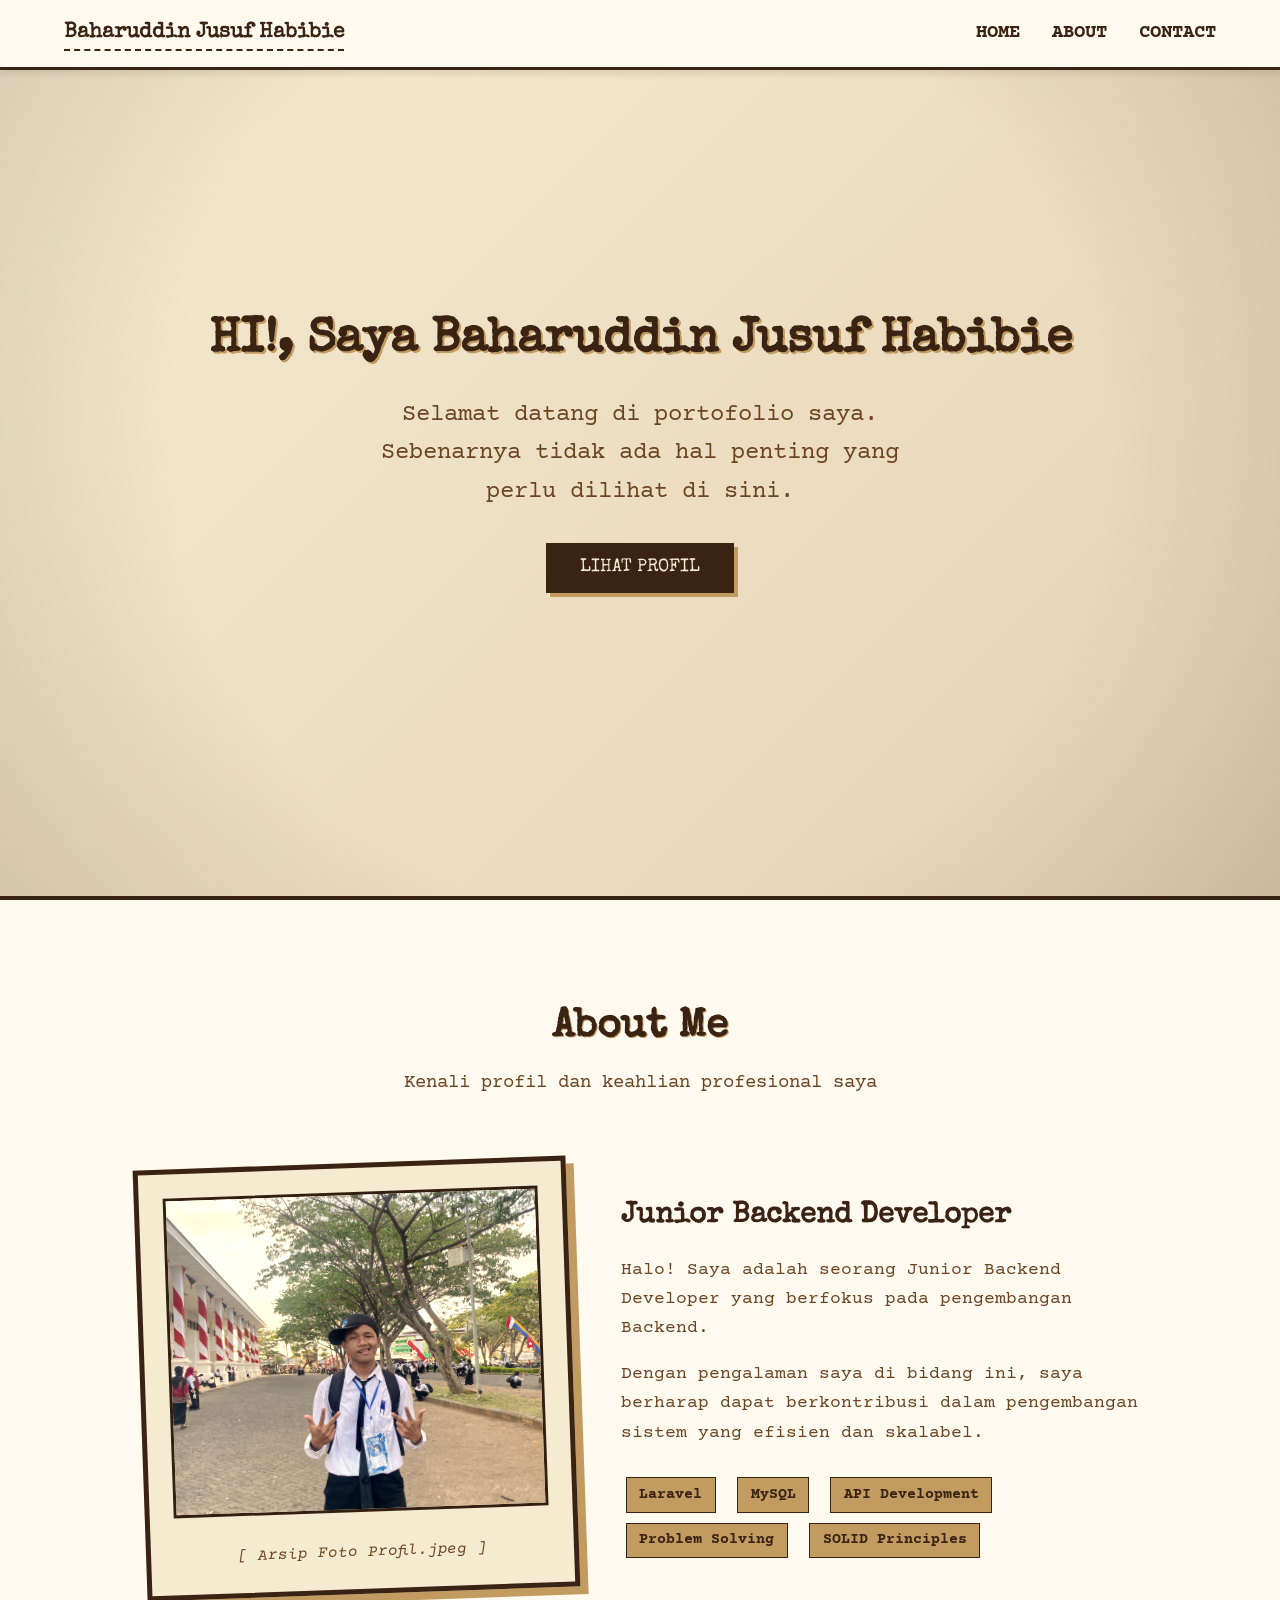
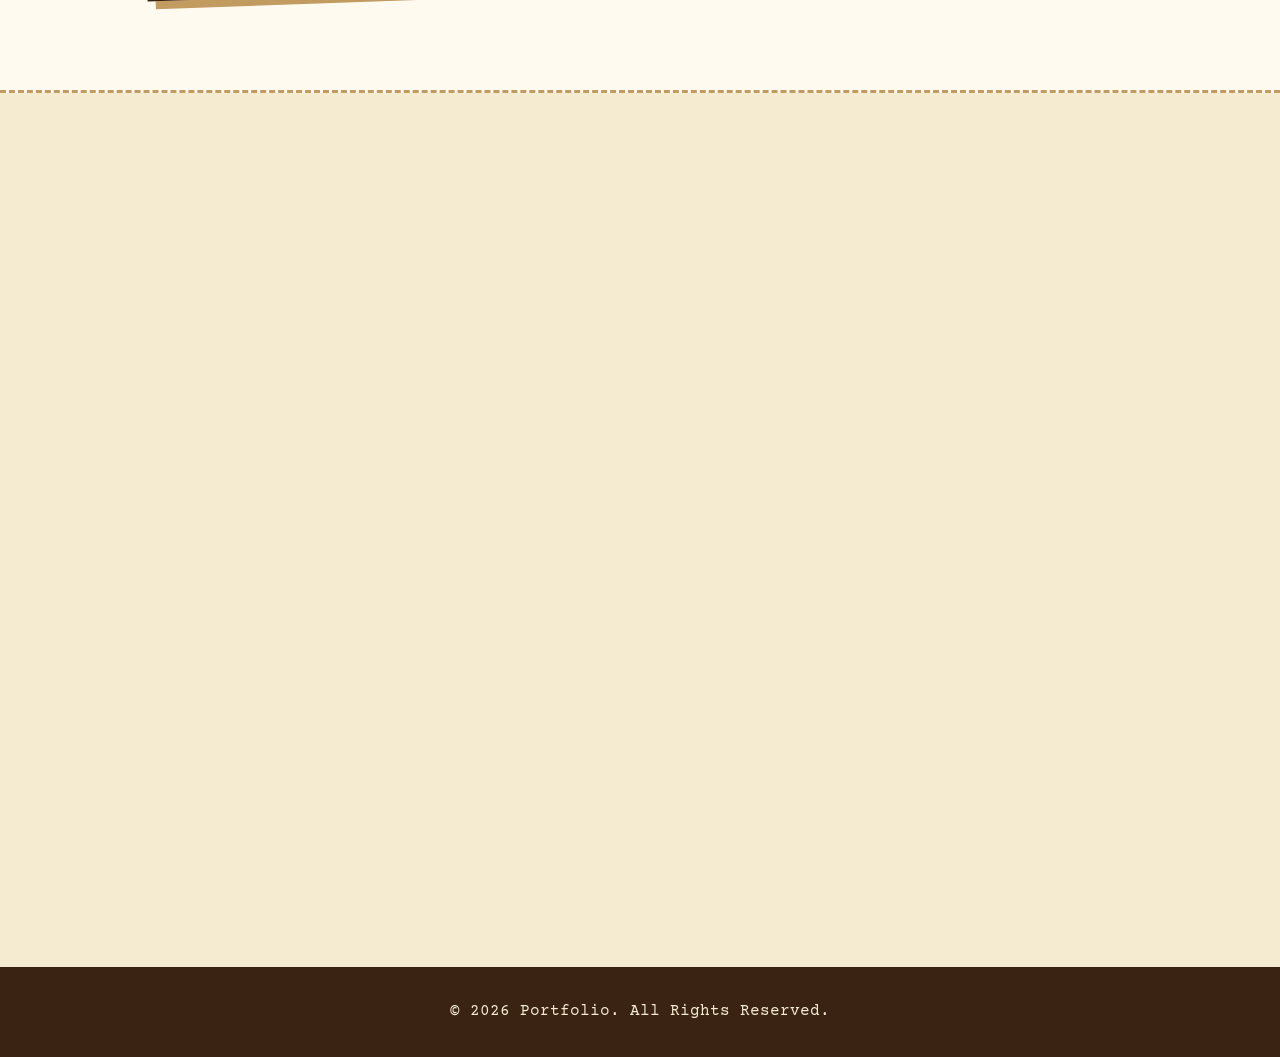
==== index.html @ 5768fb0f "feat: first-commit" ====
<!DOCTYPE html>
<html lang="id">
<head>
    <meta charset="UTF-8">
    <meta name="viewport" content="width=device-width, initial-scale=1.0">
    <title>Vintage Retro Portfolio</title>
    <link rel="preconnect" href="https://fonts.googleapis.com">
    <link rel="preconnect" href="https://fonts.gstatic.com" crossorigin>
    <link href="https://fonts.googleapis.com/css2?family=Special+Elite&family=Courier+Prime:ital,wght@0,400;0,700;1,400&display=swap" rel="stylesheet">
    <style>
        :root {
            --bg-cream: #f4ebd0;
            --bg-paper: #fffaf0;
            --brown-dark: #3b2314;
            --brown-mid: #6b4423;
            --brown-light: #c29b61;
            --accent-rust: #9e472a;
        }

        * {
            margin: 0;
            padding: 0;
            box-sizing: border-box;
        }

        body {
            font-family: 'Courier Prime', monospace;
            background-color: var(--bg-cream);
            color: var(--brown-dark);
            font-size: 1.2rem;
            line-height: 1.6;
            overflow-x: hidden;
        }

        h1, h2, h3, .logo, .btn, .modal-title {
            font-family: 'Special Elite', cursive;
        }

        /* Vintage paper texture overlay effect */
        body::before {
            content: '';
            position: fixed;
            top: 0;
            left: 0;
            width: 100%;
            height: 100%;
            background: radial-gradient(circle, transparent 60%, rgba(59, 35, 20, 0.15) 100%);
            pointer-events: none;
            z-index: 999;
        }

        /* Navbar */
        nav {
            position: fixed;
            top: 0;
            width: 100%;
            background: var(--bg-paper);
            border-bottom: 3px solid var(--brown-dark);
            padding: 1rem 5%;
            display: flex;
            justify-content: space-between;
            align-items: center;
            z-index: 1000;
            box-shadow: 0 4px 6px rgba(59, 35, 20, 0.1);
        }

        .logo {
            font-size: 1.3rem;
            color: var(--brown-dark);
            text-decoration: none;
            font-weight: bold;
            border-bottom: 2px dashed var(--brown-dark);
        }

        .nav-links {
            display: flex;
            gap: 2rem;
            list-style: none;
        }

        .nav-links a {
            text-decoration: none;
            color: var(--brown-dark);
            font-weight: 700;
            transition: color 0.2s, border-bottom 0.2s;
        }

        .nav-links a:hover {
            color: var(--accent-rust);
            border-bottom: 2px solid var(--accent-rust);
        }

        /* Hero Section (Home) */
        .hero {
            min-height: 100vh;
            background: linear-gradient(135deg, #f4ebd0 0%, #e6d2b5 100%);
            display: flex;
            align-items: center;
            justify-content: center;
            text-align: center;
            padding: 0 5%;
            border-bottom: 4px solid var(--brown-dark);
        }

        .hero-content h1 {
            font-size: 3rem;
            margin-bottom: 1rem;
            color: var(--brown-dark);
            text-shadow: 2px 2px var(--brown-light);
            transform: scale(0.8);
            opacity: 0;
            animation: popUp 0.8s cubic-bezier(0.175, 0.885, 0.32, 1.275) forwards 0.2s;
        }

        .hero-content p {
            font-size: 1.5rem;
            margin-bottom: 2rem;
            color: var(--brown-mid);
            max-width: 600px;
            margin-left: auto;
            margin-right: auto;
            transform: translateY(20px);
            opacity: 0;
            animation: fadeInUp 0.8s ease forwards 0.4s;
        }

        .btn {
            display: inline-block;
            padding: 0.9rem 2rem;
            background: var(--brown-dark);
            color: var(--bg-cream);
            text-decoration: none;
            border: 2px solid var(--brown-dark);
            font-size: 1.1rem;
            cursor: pointer;
            box-shadow: 4px 4px 0px var(--brown-light);
            transition: all 0.2s ease;
            transform: translateY(20px);
            opacity: 0;
            animation: fadeInUp 0.8s ease forwards 0.6s;
        }

        .btn:hover {
            background: var(--accent-rust);
            color: white;
            box-shadow: 6px 6px 0px var(--brown-dark);
            transform: translate(-2px, -2px);
        }

        /* Sections */
        section {
            padding: 6rem 5%;
            border-bottom: 3px dashed var(--brown-light);
        }

        .section-title {
            text-align: center;
            margin-bottom: 4rem;
        }

        .section-title h2 {
            font-size: 2.5rem;
            color: var(--brown-dark);
            margin-bottom: 0.5rem;
            text-shadow: 1px 1px var(--brown-light);
        }

        .section-title p {
            color: var(--brown-mid);
            font-size: 1.2rem;
        }

        /* Scroll Reveal Base */
        .reveal {
            opacity: 0;
            transform: translateY(40px) scale(0.95);
            transition: opacity 0.7s ease, transform 0.7s ease;
        }

        .reveal.active {
            opacity: 1;
            transform: translateY(0) scale(1);
        }

        /* About Section with Profile Photo */
        #about {
            background: var(--bg-paper);
        }

        .about-container {
            max-width: 1000px;
            margin: 0 auto;
            display: grid;
            grid-template-columns: 1fr 1.2fr;
            gap: 3rem;
            align-items: center;
        }

        .profile-frame {
            background: var(--bg-cream);
            border: 5px solid var(--brown-dark);
            padding: 1.5rem;
            text-align: center;
            box-shadow: 8px 8px 0px var(--brown-light);
            transform: rotate(-2deg);
            transition: transform 0.3s ease;
            cursor: pointer;
        }

        .profile-frame:hover {
            transform: rotate(0deg) scale(1.02);
        }

        .profile-img {
            width: 100%;
            height: 320px;
            object-fit: cover;
            border: 3px solid var(--brown-dark);
            filter: sepia(40%) contrast(110%);
        }

        .profile-caption {
            margin-top: 1rem;
            font-size: 1rem;
            font-style: italic;
            color: var(--brown-mid);
        }

        .about-text h3 {
            font-size: 1.8rem;
            color: var(--brown-dark);
            margin-bottom: 1rem;
        }

        .about-text p {
            margin-bottom: 1rem;
            color: var(--brown-mid);
            font-size: 1.15rem;
        }

        .skills-tag {
            display: inline-block;
            background: var(--brown-light);
            color: var(--brown-dark);
            padding: 0.3rem 0.8rem;
            margin: 0.3rem;
            font-size: 0.95rem;
            border: 1px solid var(--brown-dark);
            font-weight: bold;
        }

        /* Contact Section */
        #contact {
            background: #eae0c8;
        }

        .contact-container {
            max-width: 850px;
            margin: 0 auto;
            display: grid;
            grid-template-columns: 1fr 1fr;
            gap: 3rem;
        }

        .contact-info h3 {
            font-size: 1.5rem;
            margin-bottom: 1.5rem;
            color: var(--brown-dark);
        }

        .contact-item {
            display: flex;
            align-items: center;
            gap: 1rem;
            margin-bottom: 1.2rem;
            font-size: 1.1rem;
            color: var(--brown-mid);
        }

        .contact-form {
            background: var(--bg-paper);
            padding: 2.5rem;
            border: 4px solid var(--brown-dark);
            box-shadow: 8px 8px 0px var(--brown-light);
        }

        .form-group {
            margin-bottom: 1.2rem;
        }

        .form-group label {
            display: block;
            margin-bottom: 0.4rem;
            color: var(--brown-dark);
            font-weight: bold;
        }

        .form-group input,
        .form-group textarea {
            width: 100%;
            padding: 0.8rem;
            background: var(--bg-cream);
            border: 2px solid var(--brown-dark);
            color: var(--brown-dark);
            font-family: 'Courier Prime', monospace;
            font-size: 1rem;
        }

        .form-group input:focus,
        .form-group textarea:focus {
            outline: none;
            border-color: var(--accent-rust);
            background: #fff;
        }

        .form-group textarea {
            resize: vertical;
            min-height: 100px;
        }

        .submit-btn {
            width: 100%;
            padding: 0.9rem;
            background: var(--brown-dark);
            color: var(--bg-cream);
            border: 2px solid var(--brown-dark);
            font-family: 'Special Elite', cursive;
            font-size: 1rem;
            cursor: pointer;
            box-shadow: 4px 4px 0px var(--brown-light);
            transition: all 0.2s;
        }

        .submit-btn:hover {
            background: var(--accent-rust);
            color: white;
            box-shadow: 6px 6px 0px var(--brown-dark);
        }

        /* Modal Pop-up */
        .modal-overlay {
            position: fixed;
            top: 0;
            left: 0;
            width: 100%;
            height: 100%;
            background: rgba(59, 35, 20, 0.7);
            display: flex;
            align-items: center;
            justify-content: center;
            z-index: 2000;
            opacity: 0;
            pointer-events: none;
            transition: opacity 0.3s;
        }

        .modal-overlay.active {
            opacity: 1;
            pointer-events: auto;
        }

        .modal-box {
            background: var(--bg-paper);
            border: 4px solid var(--brown-dark);
            padding: 2.5rem;
            max-width: 450px;
            width: 90%;
            text-align: center;
            box-shadow: 10px 10px 0px var(--brown-light);
            transform: scale(0.7);
            transition: transform 0.3s cubic-bezier(0.175, 0.885, 0.32, 1.275);
        }

        .modal-overlay.active .modal-box {
            transform: scale(1);
        }

        .modal-title {
            font-size: 1.5rem;
            color: var(--brown-dark);
            margin-bottom: 1rem;
        }

        .modal-desc {
            font-size: 1.1rem;
            color: var(--brown-mid);
            margin-bottom: 2rem;
        }

        .modal-close {
            background: var(--brown-dark);
            border: 2px solid var(--brown-dark);
            color: var(--bg-cream);
            padding: 0.7rem 1.5rem;
            font-family: 'Special Elite', cursive;
            font-size: 0.9rem;
            cursor: pointer;
            box-shadow: 4px 4px 0px var(--brown-light);
        }

        .modal-close:hover {
            background: var(--accent-rust);
            color: white;
        }

        /* Footer */
        footer {
            background: var(--brown-dark);
            color: var(--bg-cream);
            text-align: center;
            padding: 2rem;
            font-size: 1rem;
        }

        /* Animations */
        @keyframes popUp {
            0% { transform: scale(0.7); opacity: 0; }
            100% { transform: scale(1); opacity: 1; }
        }

        @keyframes fadeInUp {
            0% { transform: translateY(30px); opacity: 0; }
            100% { transform: translateY(0); opacity: 1; }
        }

        /* Responsive */
        @media (max-width: 768px) {
            .nav-links {
                display: none;
            }
            .about-container, .contact-container {
                grid-template-columns: 1fr;
            }
            .hero-content h1 {
                font-size: 2.2rem;
            }
        }
    </style>
</head>
<body>
    <!-- Navbar -->
    <nav>
        <a href="#" class="logo">Baharuddin Jusuf Habibie</a>
        <ul class="nav-links">
            <li><a href="#home">HOME</a></li>
            <li><a href="#about">ABOUT</a></li>
            <li><a href="#contact">CONTACT</a></li>
        </ul>
    </nav>

    <!-- Hero Section (Home) -->
    <section id="home" class="hero">
        <div class="hero-content">
            <h1>HI!, Saya Baharuddin Jusuf Habibie</h1>
            <p>Selamat datang di portofolio saya. Sebenarnya tidak ada hal penting yang perlu dilihat di sini.</p>
            <button class="btn" onclick="openModal('SELAMAT DATANG', 'Terima kasih telah berkunjung ke portofolio saya. Sudah kubilang tidak ada yang menarik di sini.')">LIHAT PROFIL</button>
        </div>
    </section>

    <!-- About Section with profile.jpeg -->
    <section id="about" class="reveal">
        <div class="section-title">
            <h2>About Me</h2>
            <p>Kenali profil dan keahlian profesional saya</p>
        </div>
        <div class="about-container">
            <div class="profile-frame" onclick="openModal('FOTO PROFIL', 'Saya membuat website ini menggunakan AI dikarenakan saya tidak mempunyai skill dalam desain web hehe :D.')">
                <img src="profile.jpeg" alt="Profile Photo" class="profile-img">
                <div class="profile-caption">[ Arsip Foto Profil.jpeg ]</div>
            </div>
            <div class="about-text">
                <h3>Junior Backend Developer</h3>
                <p>Halo! Saya adalah seorang Junior Backend Developer yang berfokus pada pengembangan Backend.</p>
                <p>Dengan pengalaman saya di bidang ini, saya berharap dapat berkontribusi dalam pengembangan sistem yang efisien dan skalabel.</p>
                <div style="margin-top: 1.5rem;">
                    <span class="skills-tag">Laravel</span>
                    <span class="skills-tag">MySQL</span>
                    <span class="skills-tag">API Development</span>
                    <span class="skills-tag">Problem Solving</span>
                    <span class="skills-tag">SOLID Principles</span>
                </div>
            </div>
        </div>
    </section>

    <!-- Contact Section -->
    <section id="contact" class="reveal">
        <div class="section-title">
            <h2>Contact Me</h2>
            <p>Mari diskusikan project menarik berikutnya</p>
        </div>
        <div class="contact-container">
            <div class="contact-info">
                <h3>Informasi Kontak</h3>
                <div class="contact-item">
                    <span>📍</span>
                    <p>Bangkalan, Jawa Timur, Indonesia</p>
                </div>
                <div class="contact-item">
                    <span>✉️</span>
                    <p>habibieagain@gmail.com</p>
                </div>
                <div class="contact-item">
                    <span>📞</span>
                    <p>+62 821 3212 5398</p>
                </div>
                <div class="contact-item">
                    <span>⏱️</span>
                    <p>Sesuai Mood saya :p</p>
                </div>
            </div>
            <form class="contact-form" onsubmit="handleFormSubmit(event)">
                <div class="form-group">
                    <label for="name">NAMA LENGKAP</label>
                    <input type="text" id="name" placeholder="Masukkan nama Anda..." required>
                </div>
                <div class="form-group">
                    <label for="email">ALAMAT EMAIL</label>
                    <input type="email" id="email" placeholder="Masukkan email Anda..." required>
                </div>
                <div class="form-group">
                    <label for="message">PESAN / PROYEK</label>
                    <textarea id="message" placeholder="Tuliskan pesan Anda di sini..." required></textarea>
                </div>
                <button type="submit" class="submit-btn">KIRIM PESAN</button>
            </form>
        </div>
    </section>

    <!-- Modal Pop-up -->
    <div class="modal-overlay" id="customModal" onclick="closeModalOnOutside(event)">
        <div class="modal-box">
            <h3 class="modal-title" id="modalTitle">INFORMASI</h3>
            <p class="modal-desc" id="modalDesc">Deskripsi pop-up.</p>
            <button class="modal-close" onclick="closeModal()">TUTUP</button>
        </div>
    </div>

    <!-- Footer -->
    <footer>
        <p>&copy; 2026 Portfolio. All Rights Reserved.</p>
    </footer>

    <script>
        // Scroll Reveal Intersection Observer
        const revealElements = document.querySelectorAll('.reveal');
        
        const revealObserver = new IntersectionObserver((entries) => {
            entries.forEach(entry => {
                if(entry.isIntersecting) {
                    entry.target.classList.add('active');
                }
            });
        }, {
            threshold: 0.15
        });

        revealElements.forEach(el => {
            revealObserver.observe(el);
        });

        // Modal Functions
        function openModal(title, desc) {
            document.getElementById('modalTitle').innerText = title;
            document.getElementById('modalDesc').innerText = desc;
            document.getElementById('customModal').classList.add('active');
        }

        function closeModal() {
            document.getElementById('customModal').classList.remove('active');
        }

        function closeModalOnOutside(event) {
            if(event.target === document.getElementById('customModal')) {
                closeModal();
            }
        }

        function handleFormSubmit(event) {
            event.preventDefault();
            openModal('PESAN TERKIRIM', 'Praankkk!!!, Ini cuma sekadar alert pesan bohongan hehe :D.');
            event.target.reset();
        }
    </script>
</body>
</html>
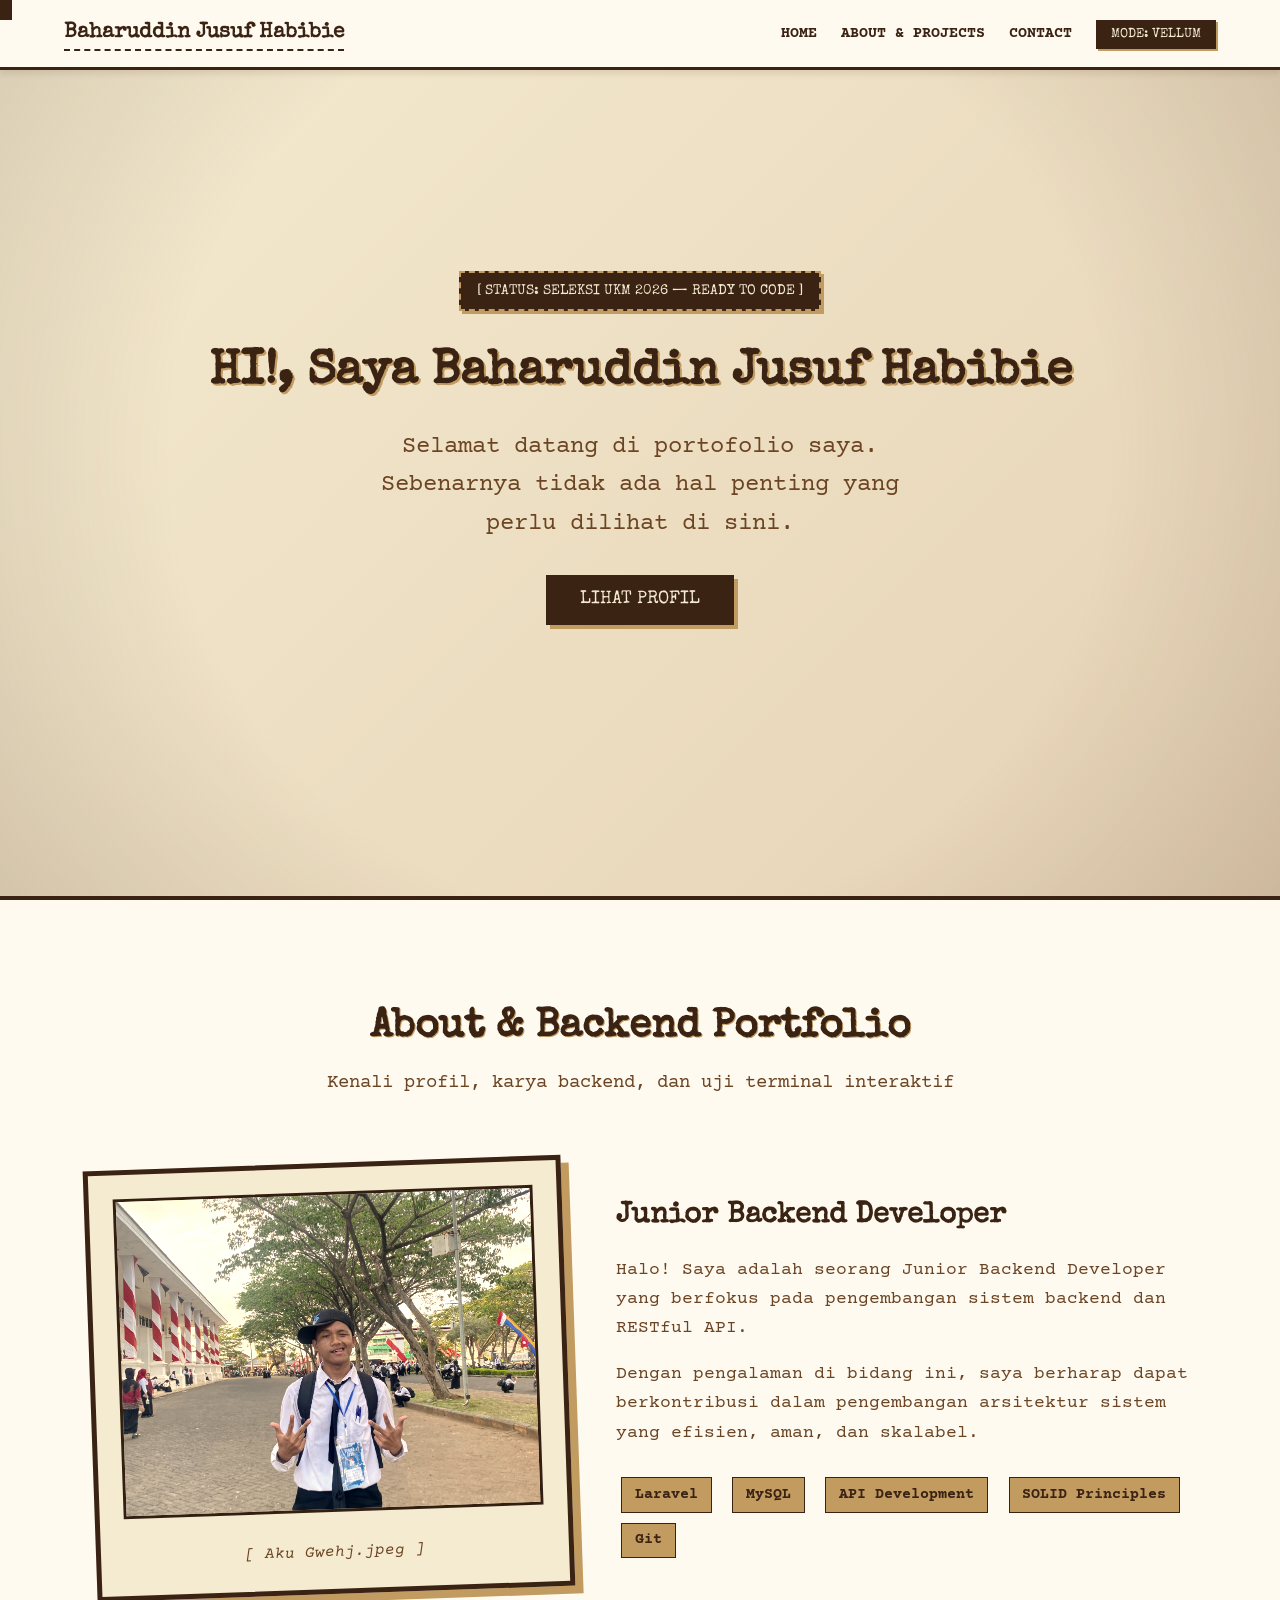
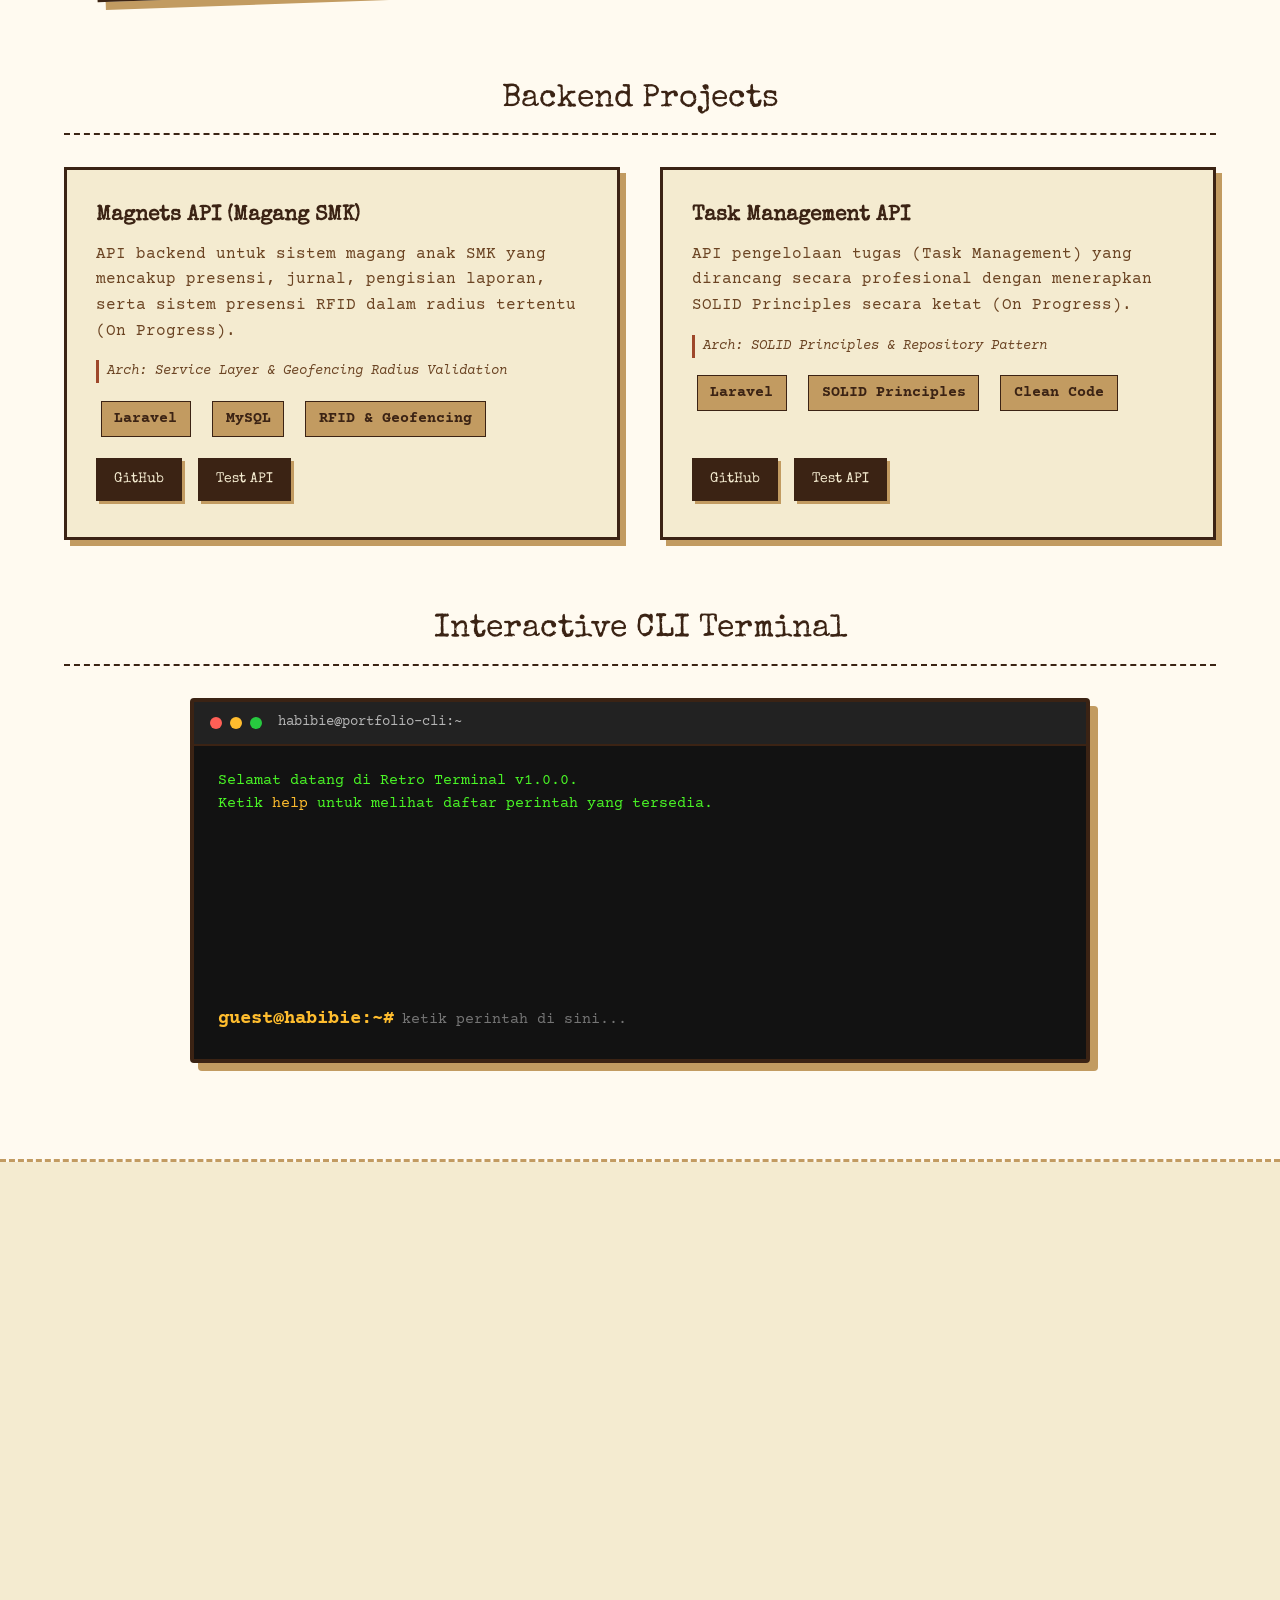
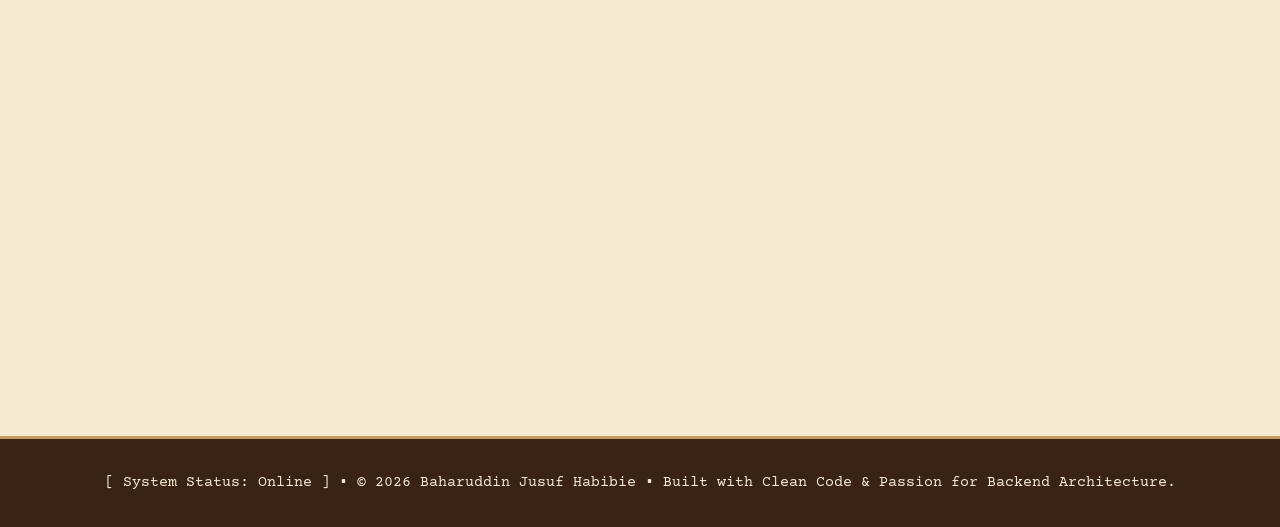
==== commit 9553660a: "feat: add-readme.md" ====
--- a/index.html
+++ b/index.html
@@ -3,529 +3,40 @@
 <head>
     <meta charset="UTF-8">
     <meta name="viewport" content="width=device-width, initial-scale=1.0">
-    <title>Vintage Retro Portfolio</title>
+    <title>Baharuddin Jusuf Habibie</title>
     <link rel="preconnect" href="https://fonts.googleapis.com">
     <link rel="preconnect" href="https://fonts.gstatic.com" crossorigin>
     <link href="https://fonts.googleapis.com/css2?family=Special+Elite&family=Courier+Prime:ital,wght@0,400;0,700;1,400&display=swap" rel="stylesheet">
-    <style>
-        :root {
-            --bg-cream: #f4ebd0;
-            --bg-paper: #fffaf0;
-            --brown-dark: #3b2314;
-            --brown-mid: #6b4423;
-            --brown-light: #c29b61;
-            --accent-rust: #9e472a;
-        }
-
-        * {
-            margin: 0;
-            padding: 0;
-            box-sizing: border-box;
-        }
-
-        body {
-            font-family: 'Courier Prime', monospace;
-            background-color: var(--bg-cream);
-            color: var(--brown-dark);
-            font-size: 1.2rem;
-            line-height: 1.6;
-            overflow-x: hidden;
-        }
-
-        h1, h2, h3, .logo, .btn, .modal-title {
-            font-family: 'Special Elite', cursive;
-        }
-
-        /* Vintage paper texture overlay effect */
-        body::before {
-            content: '';
-            position: fixed;
-            top: 0;
-            left: 0;
-            width: 100%;
-            height: 100%;
-            background: radial-gradient(circle, transparent 60%, rgba(59, 35, 20, 0.15) 100%);
-            pointer-events: none;
-            z-index: 999;
-        }
-
-        /* Navbar */
-        nav {
-            position: fixed;
-            top: 0;
-            width: 100%;
-            background: var(--bg-paper);
-            border-bottom: 3px solid var(--brown-dark);
-            padding: 1rem 5%;
-            display: flex;
-            justify-content: space-between;
-            align-items: center;
-            z-index: 1000;
-            box-shadow: 0 4px 6px rgba(59, 35, 20, 0.1);
-        }
-
-        .logo {
-            font-size: 1.3rem;
-            color: var(--brown-dark);
-            text-decoration: none;
-            font-weight: bold;
-            border-bottom: 2px dashed var(--brown-dark);
-        }
-
-        .nav-links {
-            display: flex;
-            gap: 2rem;
-            list-style: none;
-        }
-
-        .nav-links a {
-            text-decoration: none;
-            color: var(--brown-dark);
-            font-weight: 700;
-            transition: color 0.2s, border-bottom 0.2s;
-        }
-
-        .nav-links a:hover {
-            color: var(--accent-rust);
-            border-bottom: 2px solid var(--accent-rust);
-        }
-
-        /* Hero Section (Home) */
-        .hero {
-            min-height: 100vh;
-            background: linear-gradient(135deg, #f4ebd0 0%, #e6d2b5 100%);
-            display: flex;
-            align-items: center;
-            justify-content: center;
-            text-align: center;
-            padding: 0 5%;
-            border-bottom: 4px solid var(--brown-dark);
-        }
-
-        .hero-content h1 {
-            font-size: 3rem;
-            margin-bottom: 1rem;
-            color: var(--brown-dark);
-            text-shadow: 2px 2px var(--brown-light);
-            transform: scale(0.8);
-            opacity: 0;
-            animation: popUp 0.8s cubic-bezier(0.175, 0.885, 0.32, 1.275) forwards 0.2s;
-        }
-
-        .hero-content p {
-            font-size: 1.5rem;
-            margin-bottom: 2rem;
-            color: var(--brown-mid);
-            max-width: 600px;
-            margin-left: auto;
-            margin-right: auto;
-            transform: translateY(20px);
-            opacity: 0;
-            animation: fadeInUp 0.8s ease forwards 0.4s;
-        }
-
-        .btn {
-            display: inline-block;
-            padding: 0.9rem 2rem;
-            background: var(--brown-dark);
-            color: var(--bg-cream);
-            text-decoration: none;
-            border: 2px solid var(--brown-dark);
-            font-size: 1.1rem;
-            cursor: pointer;
-            box-shadow: 4px 4px 0px var(--brown-light);
-            transition: all 0.2s ease;
-            transform: translateY(20px);
-            opacity: 0;
-            animation: fadeInUp 0.8s ease forwards 0.6s;
-        }
-
-        .btn:hover {
-            background: var(--accent-rust);
-            color: white;
-            box-shadow: 6px 6px 0px var(--brown-dark);
-            transform: translate(-2px, -2px);
-        }
-
-        /* Sections */
-        section {
-            padding: 6rem 5%;
-            border-bottom: 3px dashed var(--brown-light);
-        }
-
-        .section-title {
-            text-align: center;
-            margin-bottom: 4rem;
-        }
-
-        .section-title h2 {
-            font-size: 2.5rem;
-            color: var(--brown-dark);
-            margin-bottom: 0.5rem;
-            text-shadow: 1px 1px var(--brown-light);
-        }
-
-        .section-title p {
-            color: var(--brown-mid);
-            font-size: 1.2rem;
-        }
-
-        /* Scroll Reveal Base */
-        .reveal {
-            opacity: 0;
-            transform: translateY(40px) scale(0.95);
-            transition: opacity 0.7s ease, transform 0.7s ease;
-        }
-
-        .reveal.active {
-            opacity: 1;
-            transform: translateY(0) scale(1);
-        }
-
-        /* About Section with Profile Photo */
-        #about {
-            background: var(--bg-paper);
-        }
-
-        .about-container {
-            max-width: 1000px;
-            margin: 0 auto;
-            display: grid;
-            grid-template-columns: 1fr 1.2fr;
-            gap: 3rem;
-            align-items: center;
-        }
-
-        .profile-frame {
-            background: var(--bg-cream);
-            border: 5px solid var(--brown-dark);
-            padding: 1.5rem;
-            text-align: center;
-            box-shadow: 8px 8px 0px var(--brown-light);
-            transform: rotate(-2deg);
-            transition: transform 0.3s ease;
-            cursor: pointer;
-        }
-
-        .profile-frame:hover {
-            transform: rotate(0deg) scale(1.02);
-        }
-
-        .profile-img {
-            width: 100%;
-            height: 320px;
-            object-fit: cover;
-            border: 3px solid var(--brown-dark);
-            filter: sepia(40%) contrast(110%);
-        }
-
-        .profile-caption {
-            margin-top: 1rem;
-            font-size: 1rem;
-            font-style: italic;
-            color: var(--brown-mid);
-        }
-
-        .about-text h3 {
-            font-size: 1.8rem;
-            color: var(--brown-dark);
-            margin-bottom: 1rem;
-        }
-
-        .about-text p {
-            margin-bottom: 1rem;
-            color: var(--brown-mid);
-            font-size: 1.15rem;
-        }
-
-        .skills-tag {
-            display: inline-block;
-            background: var(--brown-light);
-            color: var(--brown-dark);
-            padding: 0.3rem 0.8rem;
-            margin: 0.3rem;
-            font-size: 0.95rem;
-            border: 1px solid var(--brown-dark);
-            font-weight: bold;
-        }
-
-        /* Contact Section */
-        #contact {
-            background: #eae0c8;
-        }
-
-        .contact-container {
-            max-width: 850px;
-            margin: 0 auto;
-            display: grid;
-            grid-template-columns: 1fr 1fr;
-            gap: 3rem;
-        }
-
-        .contact-info h3 {
-            font-size: 1.5rem;
-            margin-bottom: 1.5rem;
-            color: var(--brown-dark);
-        }
-
-        .contact-item {
-            display: flex;
-            align-items: center;
-            gap: 1rem;
-            margin-bottom: 1.2rem;
-            font-size: 1.1rem;
-            color: var(--brown-mid);
-        }
-
-        .contact-form {
-            background: var(--bg-paper);
-            padding: 2.5rem;
-            border: 4px solid var(--brown-dark);
-            box-shadow: 8px 8px 0px var(--brown-light);
-        }
-
-        .form-group {
-            margin-bottom: 1.2rem;
-        }
-
-        .form-group label {
-            display: block;
-            margin-bottom: 0.4rem;
-            color: var(--brown-dark);
-            font-weight: bold;
-        }
-
-        .form-group input,
-        .form-group textarea {
-            width: 100%;
-            padding: 0.8rem;
-            background: var(--bg-cream);
-            border: 2px solid var(--brown-dark);
-            color: var(--brown-dark);
-            font-family: 'Courier Prime', monospace;
-            font-size: 1rem;
-        }
-
-        .form-group input:focus,
-        .form-group textarea:focus {
-            outline: none;
-            border-color: var(--accent-rust);
-            background: #fff;
-        }
-
-        .form-group textarea {
-            resize: vertical;
-            min-height: 100px;
-        }
-
-        .submit-btn {
-            width: 100%;
-            padding: 0.9rem;
-            background: var(--brown-dark);
-            color: var(--bg-cream);
-            border: 2px solid var(--brown-dark);
-            font-family: 'Special Elite', cursive;
-            font-size: 1rem;
-            cursor: pointer;
-            box-shadow: 4px 4px 0px var(--brown-light);
-            transition: all 0.2s;
-        }
-
-        .submit-btn:hover {
-            background: var(--accent-rust);
-            color: white;
-            box-shadow: 6px 6px 0px var(--brown-dark);
-        }
-
-        /* Modal Pop-up */
-        .modal-overlay {
-            position: fixed;
-            top: 0;
-            left: 0;
-            width: 100%;
-            height: 100%;
-            background: rgba(59, 35, 20, 0.7);
-            display: flex;
-            align-items: center;
-            justify-content: center;
-            z-index: 2000;
-            opacity: 0;
-            pointer-events: none;
-            transition: opacity 0.3s;
-        }
-
-        .modal-overlay.active {
-            opacity: 1;
-            pointer-events: auto;
-        }
-
-        .modal-box {
-            background: var(--bg-paper);
-            border: 4px solid var(--brown-dark);
-            padding: 2.5rem;
-            max-width: 450px;
-            width: 90%;
-            text-align: center;
-            box-shadow: 10px 10px 0px var(--brown-light);
-            transform: scale(0.7);
-            transition: transform 0.3s cubic-bezier(0.175, 0.885, 0.32, 1.275);
-        }
-
-        .modal-overlay.active .modal-box {
-            transform: scale(1);
-        }
-
-        .modal-title {
-            font-size: 1.5rem;
-            color: var(--brown-dark);
-            margin-bottom: 1rem;
-        }
-
-        .modal-desc {
-            font-size: 1.1rem;
-            color: var(--brown-mid);
-            margin-bottom: 2rem;
-        }
-
-        .modal-close {
-            background: var(--brown-dark);
-            border: 2px solid var(--brown-dark);
-            color: var(--bg-cream);
-            padding: 0.7rem 1.5rem;
-            font-family: 'Special Elite', cursive;
-            font-size: 0.9rem;
-            cursor: pointer;
-            box-shadow: 4px 4px 0px var(--brown-light);
-        }
-
-        .modal-close:hover {
-            background: var(--accent-rust);
-            color: white;
-        }
-
-        /* Footer */
-        footer {
-            background: var(--brown-dark);
-            color: var(--bg-cream);
-            text-align: center;
-            padding: 2rem;
-            font-size: 1rem;
-        }
-
-        /* Animations */
-        @keyframes popUp {
-            0% { transform: scale(0.7); opacity: 0; }
-            100% { transform: scale(1); opacity: 1; }
-        }
-
-        @keyframes fadeInUp {
-            0% { transform: translateY(30px); opacity: 0; }
-            100% { transform: translateY(0); opacity: 1; }
-        }
-
-        /* Responsive */
-        @media (max-width: 768px) {
-            .nav-links {
-                display: none;
-            }
-            .about-container, .contact-container {
-                grid-template-columns: 1fr;
-            }
-            .hero-content h1 {
-                font-size: 2.2rem;
-            }
-        }
-    </style>
+    <link rel="stylesheet" href="style.css">
 </head>
 <body>
     <!-- Navbar -->
     <nav>
         <a href="#" class="logo">Baharuddin Jusuf Habibie</a>
-        <ul class="nav-links">
-            <li><a href="#home">HOME</a></li>
-            <li><a href="#about">ABOUT</a></li>
-            <li><a href="#contact">CONTACT</a></li>
+        <button class="menu-toggle" onclick="toggleMobileMenu()">☰ MENU</button>
+        <ul class="nav-links" id="navLinks">
+            <li><a href="#home" onclick="closeMobileMenu()">HOME</a></li>
+            <li><a href="#about" onclick="closeMobileMenu()">ABOUT & PROJECTS</a></li>
+            <li><a href="#contact" onclick="closeMobileMenu()">CONTACT</a></li>
+            <li><button id="themeToggleBtn" onclick="toggleTheme()">MODE: VELLUM</button></li>
         </ul>
     </nav>
 
     <!-- Hero Section (Home) -->
     <section id="home" class="hero">
         <div class="hero-content">
+            <div class="recruitment-badge">[ STATUS: SELEKSI UKM 2026 — READY TO CODE ]</div>
             <h1>HI!, Saya Baharuddin Jusuf Habibie</h1>
             <p>Selamat datang di portofolio saya. Sebenarnya tidak ada hal penting yang perlu dilihat di sini.</p>
             <button class="btn" onclick="openModal('SELAMAT DATANG', 'Terima kasih telah berkunjung ke portofolio saya. Sudah kubilang tidak ada yang menarik di sini.')">LIHAT PROFIL</button>
         </div>
     </section>
 
-    <!-- About Section with profile.jpeg -->
-    <section id="about" class="reveal">
-        <div class="section-title">
-            <h2>About Me</h2>
-            <p>Kenali profil dan keahlian profesional saya</p>
-        </div>
-        <div class="about-container">
-            <div class="profile-frame" onclick="openModal('FOTO PROFIL', 'Saya membuat website ini menggunakan AI dikarenakan saya tidak mempunyai skill dalam desain web hehe :D.')">
-                <img src="profile.jpeg" alt="Profile Photo" class="profile-img">
-                <div class="profile-caption">[ Arsip Foto Profil.jpeg ]</div>
-            </div>
-            <div class="about-text">
-                <h3>Junior Backend Developer</h3>
-                <p>Halo! Saya adalah seorang Junior Backend Developer yang berfokus pada pengembangan Backend.</p>
-                <p>Dengan pengalaman saya di bidang ini, saya berharap dapat berkontribusi dalam pengembangan sistem yang efisien dan skalabel.</p>
-                <div style="margin-top: 1.5rem;">
-                    <span class="skills-tag">Laravel</span>
-                    <span class="skills-tag">MySQL</span>
-                    <span class="skills-tag">API Development</span>
-                    <span class="skills-tag">Problem Solving</span>
-                    <span class="skills-tag">SOLID Principles</span>
-                </div>
-            </div>
-        </div>
-    </section>
+    <!-- About & Projects Section loaded dynamically from about.html -->
+    <div id="about-placeholder"></div>
 
-    <!-- Contact Section -->
-    <section id="contact" class="reveal">
-        <div class="section-title">
-            <h2>Contact Me</h2>
-            <p>Mari diskusikan project menarik berikutnya</p>
-        </div>
-        <div class="contact-container">
-            <div class="contact-info">
-                <h3>Informasi Kontak</h3>
-                <div class="contact-item">
-                    <span>📍</span>
-                    <p>Bangkalan, Jawa Timur, Indonesia</p>
-                </div>
-                <div class="contact-item">
-                    <span>✉️</span>
-                    <p>habibieagain@gmail.com</p>
-                </div>
-                <div class="contact-item">
-                    <span>📞</span>
-                    <p>+62 821 3212 5398</p>
-                </div>
-                <div class="contact-item">
-                    <span>⏱️</span>
-                    <p>Sesuai Mood saya :p</p>
-                </div>
-            </div>
-            <form class="contact-form" onsubmit="handleFormSubmit(event)">
-                <div class="form-group">
-                    <label for="name">NAMA LENGKAP</label>
-                    <input type="text" id="name" placeholder="Masukkan nama Anda..." required>
-                </div>
-                <div class="form-group">
-                    <label for="email">ALAMAT EMAIL</label>
-                    <input type="email" id="email" placeholder="Masukkan email Anda..." required>
-                </div>
-                <div class="form-group">
-                    <label for="message">PESAN / PROYEK</label>
-                    <textarea id="message" placeholder="Tuliskan pesan Anda di sini..." required></textarea>
-                </div>
-                <button type="submit" class="submit-btn">KIRIM PESAN</button>
-            </form>
-        </div>
-    </section>
+    <!-- Contact Section loaded dynamically from contact.html -->
+    <div id="contact-placeholder"></div>
 
     <!-- Modal Pop-up -->
     <div class="modal-overlay" id="customModal" onclick="closeModalOnOutside(event)">
@@ -538,49 +49,9 @@
 
     <!-- Footer -->
     <footer>
-        <p>&copy; 2026 Portfolio. All Rights Reserved.</p>
+        <p>[ System Status: Online ] &bull; &copy; 2026 Baharuddin Jusuf Habibie &bull; Built with Clean Code & Passion for Backend Architecture.</p>
     </footer>
 
-    <script>
-        // Scroll Reveal Intersection Observer
-        const revealElements = document.querySelectorAll('.reveal');
-        
-        const revealObserver = new IntersectionObserver((entries) => {
-            entries.forEach(entry => {
-                if(entry.isIntersecting) {
-                    entry.target.classList.add('active');
-                }
-            });
-        }, {
-            threshold: 0.15
-        });
-
-        revealElements.forEach(el => {
-            revealObserver.observe(el);
-        });
-
-        // Modal Functions
-        function openModal(title, desc) {
-            document.getElementById('modalTitle').innerText = title;
-            document.getElementById('modalDesc').innerText = desc;
-            document.getElementById('customModal').classList.add('active');
-        }
-
-        function closeModal() {
-            document.getElementById('customModal').classList.remove('active');
-        }
-
-        function closeModalOnOutside(event) {
-            if(event.target === document.getElementById('customModal')) {
-                closeModal();
-            }
-        }
-
-        function handleFormSubmit(event) {
-            event.preventDefault();
-            openModal('PESAN TERKIRIM', 'Praankkk!!!, Ini cuma sekadar alert pesan bohongan hehe :D.');
-            event.target.reset();
-        }
-    </script>
+    <script src="script.js"></script>
 </body>
 </html>
--- a/style.css
+++ b/style.css
@@ -0,0 +1,793 @@
+:root {
+    --bg-cream: #f4ebd0;
+    --bg-paper: #fffaf0;
+    --brown-dark: #3b2314;
+    --brown-mid: #6b4423;
+    --brown-light: #c29b61;
+    --accent-rust: #9e472a;
+}
+
+* {
+    margin: 0;
+    padding: 0;
+    box-sizing: border-box;
+}
+
+body {
+    font-family: 'Courier Prime', monospace;
+    background-color: var(--bg-cream);
+    color: var(--brown-dark);
+    font-size: 1.2rem;
+    line-height: 1.6;
+    overflow-x: hidden;
+    transition: background-color 0.3s ease, color 0.3s ease;
+}
+
+h1, h2, h3, h4, .logo, .btn, .modal-title {
+    font-family: 'Special Elite', cursive;
+}
+
+/* Custom Retro Terminal Cursor */
+.custom-cursor {
+    position: fixed;
+    top: 0;
+    left: 0;
+    width: 12px;
+    height: 20px;
+    background-color: var(--brown-dark);
+    pointer-events: none;
+    z-index: 9999;
+    transition: transform 0.1s ease, background-color 0.3s ease;
+    display: none;
+}
+
+@media (min-width: 768px) {
+    .custom-cursor {
+        display: block;
+    }
+    a, button, input, textarea, .profile-frame {
+        cursor: none;
+    }
+}
+
+body.hacker-mode .custom-cursor {
+    background-color: #00ff66;
+}
+
+/* Vintage paper texture overlay effect */
+body::before {
+    content: '';
+    position: fixed;
+    top: 0;
+    left: 0;
+    width: 100%;
+    height: 100%;
+    background: radial-gradient(circle, transparent 60%, rgba(59, 35, 20, 0.15) 100%);
+    pointer-events: none;
+    z-index: 999;
+}
+
+/* Navbar */
+nav {
+    position: fixed;
+    top: 0;
+    width: 100%;
+    background: var(--bg-paper);
+    border-bottom: 3px solid var(--brown-dark);
+    padding: 1rem 5%;
+    display: flex;
+    justify-content: space-between;
+    align-items: center;
+    z-index: 1000;
+    box-shadow: 0 4px 6px rgba(59, 35, 20, 0.1);
+}
+
+.logo {
+    font-size: 1.3rem;
+    color: var(--brown-dark);
+    text-decoration: none;
+    font-weight: bold;
+    border-bottom: 2px dashed var(--brown-dark);
+}
+
+.nav-links {
+    display: flex;
+    gap: 1.5rem;
+    list-style: none;
+    align-items: center;
+}
+
+.nav-links a {
+    text-decoration: none;
+    color: var(--brown-dark);
+    font-weight: 700;
+    font-size: 0.95rem;
+    transition: color 0.2s, border-bottom 0.2s;
+}
+
+.nav-links a:hover {
+    color: var(--accent-rust);
+    border-bottom: 2px solid var(--accent-rust);
+}
+
+/* Hamburger Toggle Button */
+.menu-toggle {
+    display: none;
+    background: var(--bg-cream);
+    border: 2px solid var(--brown-dark);
+    color: var(--brown-dark);
+    font-size: 1rem;
+    padding: 0.4rem 0.8rem;
+    cursor: pointer;
+    font-family: 'Special Elite', cursive;
+    box-shadow: 2px 2px 0px var(--brown-light);
+}
+
+.menu-toggle:hover {
+    background: var(--accent-rust);
+    color: white;
+}
+
+#themeToggleBtn {
+    background: var(--brown-dark);
+    color: var(--bg-cream);
+    padding: 0.4rem 0.8rem;
+    border: 2px solid var(--brown-dark);
+    font-family: 'Special Elite', cursive;
+    cursor: pointer;
+    box-shadow: 2px 2px 0px var(--brown-light);
+}
+
+#themeToggleBtn:hover {
+    background: var(--accent-rust);
+    color: white;
+}
+
+/* Hero Section (Home) */
+.hero {
+    min-height: 100vh;
+    background: linear-gradient(135deg, #f4ebd0 0%, #e6d2b5 100%);
+    display: flex;
+    align-items: center;
+    justify-content: center;
+    text-align: center;
+    padding: 0 5%;
+    border-bottom: 4px solid var(--brown-dark);
+}
+
+.recruitment-badge {
+    display: inline-block;
+    background: var(--brown-dark);
+    color: var(--bg-cream);
+    padding: 0.4rem 1rem;
+    font-size: 0.9rem;
+    font-family: 'Special Elite', cursive;
+    border: 2px dashed var(--brown-light);
+    margin-bottom: 1.5rem;
+    box-shadow: 3px 3px 0px var(--brown-light);
+    animation: blinkBadge 1.5s infinite;
+}
+
+@keyframes blinkBadge {
+    0%, 100% { opacity: 1; }
+    50% { opacity: 0.7; }
+}
+
+.hero-content h1 {
+    font-size: 3rem;
+    margin-bottom: 1rem;
+    color: var(--brown-dark);
+    text-shadow: 2px 2px var(--brown-light);
+    transform: scale(0.8);
+    opacity: 0;
+    animation: popUp 0.8s cubic-bezier(0.175, 0.885, 0.32, 1.275) forwards 0.2s;
+}
+
+.hero-content p {
+    font-size: 1.5rem;
+    margin-bottom: 2rem;
+    color: var(--brown-mid);
+    max-width: 600px;
+    margin-left: auto;
+    margin-right: auto;
+    transform: translateY(20px);
+    opacity: 0;
+    animation: fadeInUp 0.8s ease forwards 0.4s;
+}
+
+.btn {
+    display: inline-block;
+    padding: 0.9rem 2rem;
+    background: var(--brown-dark);
+    color: var(--bg-cream);
+    text-decoration: none;
+    border: 2px solid var(--brown-dark);
+    font-size: 1.1rem;
+    cursor: pointer;
+    box-shadow: 4px 4px 0px var(--brown-light);
+    transition: all 0.2s ease;
+    transform: translateY(20px);
+    opacity: 0;
+    animation: fadeInUp 0.8s ease forwards 0.6s;
+}
+
+.btn:hover {
+    background: var(--accent-rust);
+    color: white;
+    box-shadow: 6px 6px 0px var(--brown-dark);
+    transform: translate(-2px, -2px);
+}
+
+/* Sections */
+section {
+    padding: 6rem 5%;
+    border-bottom: 3px dashed var(--brown-light);
+}
+
+.section-title {
+    text-align: center;
+    margin-bottom: 4rem;
+}
+
+.section-title h2 {
+    font-size: 2.5rem;
+    color: var(--brown-dark);
+    margin-bottom: 0.5rem;
+    text-shadow: 1px 1px var(--brown-light);
+}
+
+.section-title p {
+    color: var(--brown-mid);
+    font-size: 1.2rem;
+}
+
+/* Scroll Reveal Base */
+.reveal {
+    opacity: 0;
+    transform: translateY(40px) scale(0.95);
+    transition: opacity 0.7s ease, transform 0.7s ease;
+}
+
+.reveal.active {
+    opacity: 1;
+    transform: translateY(0) scale(1);
+}
+
+/* About Section */
+#about {
+    background: var(--bg-paper);
+}
+
+.about-container {
+    max-width: 1100px;
+    margin: 0 auto;
+    display: grid;
+    grid-template-columns: 1fr 1.2fr;
+    gap: 3rem;
+    align-items: center;
+    margin-bottom: 5rem;
+}
+
+.profile-frame {
+    background: var(--bg-cream);
+    border: 5px solid var(--brown-dark);
+    padding: 1.5rem;
+    text-align: center;
+    box-shadow: 8px 8px 0px var(--brown-light);
+    transform: rotate(-2deg);
+    transition: transform 0.3s ease;
+    cursor: pointer;
+}
+
+.profile-frame:hover {
+    transform: rotate(0deg) scale(1.02);
+}
+
+.profile-img {
+    width: 100%;
+    height: 320px;
+    object-fit: cover;
+    border: 3px solid var(--brown-dark);
+    filter: sepia(40%) contrast(110%);
+}
+
+.profile-caption {
+    margin-top: 1rem;
+    font-size: 1rem;
+    font-style: italic;
+    color: var(--brown-mid);
+}
+
+.about-text h3 {
+    font-size: 1.8rem;
+    color: var(--brown-dark);
+    margin-bottom: 1rem;
+}
+
+.about-text p {
+    margin-bottom: 1rem;
+    color: var(--brown-mid);
+    font-size: 1.15rem;
+}
+
+.skills-tag {
+    display: inline-block;
+    background: var(--brown-light);
+    color: var(--brown-dark);
+    padding: 0.3rem 0.8rem;
+    margin: 0.3rem;
+    font-size: 0.95rem;
+    border: 1px solid var(--brown-dark);
+    font-weight: bold;
+}
+
+/* Projects Sub-section inside About */
+.subsection-heading {
+    font-size: 2rem;
+    color: var(--brown-dark);
+    margin: 4rem 0 2rem 0;
+    text-align: center;
+    font-family: 'Special Elite', cursive;
+    border-bottom: 2px dashed var(--brown-dark);
+    padding-bottom: 0.5rem;
+}
+
+.projects-grid {
+    display: grid;
+    grid-template-columns: repeat(auto-fit, minmax(320px, 1fr));
+    gap: 2.5rem;
+    margin-bottom: 4rem;
+}
+
+.project-card {
+    background: var(--bg-cream);
+    border: 3px solid var(--brown-dark);
+    padding: 1.8rem;
+    box-shadow: 6px 6px 0px var(--brown-light);
+    display: flex;
+    flex-direction: column;
+    justify-content: space-between;
+    transition: transform 0.2s ease;
+}
+
+.project-card:hover {
+    transform: translateY(-4px);
+    box-shadow: 8px 8px 0px var(--brown-dark);
+}
+
+.project-card h4 {
+    font-size: 1.3rem;
+    color: var(--brown-dark);
+    margin-bottom: 0.6rem;
+    font-family: 'Special Elite', cursive;
+}
+
+.project-card p {
+    color: var(--brown-mid);
+    font-size: 1rem;
+    margin-bottom: 1rem;
+}
+
+/* Architecture Highlight & JSON API Response Viewer */
+.arch-highlight {
+    font-size: 0.9rem;
+    color: var(--brown-mid);
+    font-style: italic;
+    margin: 0.8rem 0;
+    border-left: 3px solid var(--accent-rust);
+    padding-left: 0.5rem;
+}
+
+.api-response-box {
+    background: #0f172a;
+    color: #38bdf8;
+    font-family: 'Courier Prime', monospace;
+    font-size: 0.85rem;
+    padding: 1rem;
+    border: 2px solid var(--brown-dark);
+    margin-top: 1rem;
+    border-radius: 4px;
+    white-space: pre-wrap;
+    display: none;
+    box-shadow: inset 0 2px 4px rgba(0,0,0,0.5);
+}
+
+.api-response-box.active {
+    display: block;
+}
+
+.project-links {
+    display: flex;
+    gap: 1rem;
+}
+
+.project-btn {
+    padding: 0.5rem 1rem;
+    background: var(--brown-dark);
+    color: var(--bg-cream);
+    text-decoration: none;
+    font-size: 0.9rem;
+    font-family: 'Special Elite', cursive;
+    border: 2px solid var(--brown-dark);
+    box-shadow: 3px 3px 0px var(--brown-light);
+}
+
+.project-btn:hover {
+    background: var(--accent-rust);
+    color: white;
+}
+
+/* Terminal Sub-section inside About */
+.terminal-container {
+    max-width: 900px;
+    margin: 0 auto;
+    background: #121212;
+    border: 4px solid var(--brown-dark);
+    box-shadow: 8px 8px 0px var(--brown-light);
+    border-radius: 4px;
+    overflow: hidden;
+    font-family: 'Courier Prime', monospace;
+}
+
+.terminal-header {
+    background: #222222;
+    padding: 0.6rem 1rem;
+    display: flex;
+    align-items: center;
+    gap: 0.5rem;
+    border-bottom: 2px solid var(--brown-dark);
+}
+
+.terminal-dot {
+    width: 12px;
+    height: 12px;
+    border-radius: 50%;
+}
+
+.dot-red { background: #ff5f56; }
+.dot-yellow { background: #ffbd2e; }
+.dot-green { background: #27c93f; }
+
+.terminal-title {
+    color: #b5b5b5;
+    font-size: 0.9rem;
+    margin-left: 0.5rem;
+}
+
+.terminal-body {
+    padding: 1.5rem;
+    color: #4af626;
+    min-height: 250px;
+    max-height: 320px;
+    overflow-y: auto;
+    font-size: 0.95rem;
+    line-height: 1.5;
+}
+
+.terminal-input-line {
+    display: flex;
+    align-items: center;
+    gap: 0.5rem;
+    margin-top: 0.5rem;
+}
+
+.terminal-prompt {
+    color: #ffbd2e;
+    font-weight: bold;
+}
+
+.terminal-input {
+    background: transparent;
+    border: none;
+    color: #ffffff;
+    font-family: 'Courier Prime', monospace;
+    font-size: 0.95rem;
+    flex: 1;
+    outline: none;
+}
+
+/* Contact Section */
+#contact {
+    background: #eae0c8;
+}
+
+.contact-container {
+    max-width: 850px;
+    margin: 0 auto;
+    display: grid;
+    grid-template-columns: 1fr 1fr;
+    gap: 3rem;
+}
+
+.contact-info h3 {
+    font-size: 1.5rem;
+    margin-bottom: 1.5rem;
+    color: var(--brown-dark);
+}
+
+.contact-item {
+    display: flex;
+    align-items: center;
+    gap: 1rem;
+    margin-bottom: 1.2rem;
+    font-size: 1.1rem;
+    color: var(--brown-mid);
+}
+
+.contact-form {
+    background: var(--bg-paper);
+    padding: 2.5rem;
+    border: 4px solid var(--brown-dark);
+    box-shadow: 8px 8px 0px var(--brown-light);
+}
+
+.form-group {
+    margin-bottom: 1.2rem;
+}
+
+.form-group label {
+    display: block;
+    margin-bottom: 0.4rem;
+    color: var(--brown-dark);
+    font-weight: bold;
+}
+
+.form-group input,
+.form-group textarea {
+    width: 100%;
+    padding: 0.8rem;
+    background: var(--bg-cream);
+    border: 2px solid var(--brown-dark);
+    color: var(--brown-dark);
+    font-family: 'Courier Prime', monospace;
+    font-size: 1rem;
+}
+
+.form-group input:focus,
+.form-group textarea:focus {
+    outline: none;
+    border-color: var(--accent-rust);
+    background: #fff;
+}
+
+.form-group textarea {
+    resize: vertical;
+    min-height: 100px;
+}
+
+.submit-btn {
+    width: 100%;
+    padding: 0.9rem;
+    background: var(--brown-dark);
+    color: var(--bg-cream);
+    border: 2px solid var(--brown-dark);
+    font-family: 'Special Elite', cursive;
+    font-size: 1rem;
+    cursor: pointer;
+    box-shadow: 4px 4px 0px var(--brown-light);
+    transition: all 0.2s;
+}
+
+.submit-btn:hover {
+    background: var(--accent-rust);
+    color: white;
+    box-shadow: 6px 6px 0px var(--brown-dark);
+}
+
+/* Modal Pop-up */
+.modal-overlay {
+    position: fixed;
+    top: 0;
+    left: 0;
+    width: 100%;
+    height: 100%;
+    background: rgba(59, 35, 20, 0.7);
+    display: flex;
+    align-items: center;
+    justify-content: center;
+    z-index: 2000;
+    opacity: 0;
+    pointer-events: none;
+    transition: opacity 0.3s;
+}
+
+.modal-overlay.active {
+    opacity: 1;
+    pointer-events: auto;
+}
+
+.modal-box {
+    background: var(--bg-paper);
+    border: 4px solid var(--brown-dark);
+    padding: 2.5rem;
+    max-width: 450px;
+    width: 90%;
+    text-align: center;
+    box-shadow: 10px 10px 0px var(--brown-light);
+    transform: scale(0.7);
+    transition: transform 0.3s cubic-bezier(0.175, 0.885, 0.32, 1.275);
+}
+
+.modal-overlay.active .modal-box {
+    transform: scale(1);
+}
+
+.modal-title {
+    font-size: 1.5rem;
+    color: var(--brown-dark);
+    margin-bottom: 1rem;
+}
+
+.modal-desc {
+    font-size: 1.1rem;
+    color: var(--brown-mid);
+    margin-bottom: 2rem;
+}
+
+.modal-close {
+    background: var(--brown-dark);
+    border: 2px solid var(--brown-dark);
+    color: var(--bg-cream);
+    padding: 0.7rem 1.5rem;
+    font-family: 'Special Elite', cursive;
+    font-size: 0.9rem;
+    cursor: pointer;
+    box-shadow: 4px 4px 0px var(--brown-light);
+}
+
+.modal-close:hover {
+    background: var(--accent-rust);
+    color: white;
+}
+
+/* Footer */
+footer {
+    background: var(--brown-dark);
+    color: var(--bg-cream);
+    text-align: center;
+    padding: 2rem;
+    font-size: 0.95rem;
+    font-family: 'Courier Prime', monospace;
+    border-top: 3px solid var(--brown-light);
+}
+
+/* Hacker Mode Overrides */
+body.hacker-mode {
+    --bg-cream: #0a0a0a;
+    --bg-paper: #121212;
+    --brown-dark: #00ff66;
+    --brown-mid: #00cc88;
+    --brown-light: #222222;
+    --accent-rust: #ff3333;
+    color: #00ff66;
+}
+
+body.hacker-mode .hero {
+    background: linear-gradient(135deg, #0a0a0a 0%, #151515 100%);
+}
+
+body.hacker-mode nav {
+    background: #121212;
+    border-color: #00ff66;
+}
+
+body.hacker-mode .logo {
+    color: #00ff66;
+    border-bottom: 2px dashed #00ff66;
+}
+
+body.hacker-mode .nav-links a {
+    color: #00ff66;
+}
+
+body.hacker-mode .nav-links a:hover {
+    color: #ff3333;
+    border-bottom: 2px solid #ff3333;
+}
+
+body.hacker-mode .menu-toggle {
+    background: #121212;
+    border-color: #00ff66;
+    color: #00ff66;
+    box-shadow: 2px 2px 0px #003311;
+}
+
+body.hacker-mode .menu-toggle:hover {
+    background: #ff3333;
+    color: #ffffff;
+    border-color: #ff3333;
+}
+
+body.hacker-mode .recruitment-badge {
+    background: #00ff66;
+    color: #0a0a0a;
+    border-color: #00ff66;
+    box-shadow: 3px 3px 0px #003311;
+}
+
+body.hacker-mode .profile-frame,
+body.hacker-mode .project-card,
+body.hacker-mode .contact-form,
+body.hacker-mode .modal-box,
+body.hacker-mode #contact {
+    background: #121212;
+    border-color: #00ff66;
+    box-shadow: 6px 6px 0px #003311;
+    color: #00ff66;
+}
+
+body.hacker-mode .skills-tag,
+body.hacker-mode .project-btn,
+body.hacker-mode .submit-btn,
+body.hacker-mode .btn,
+body.hacker-mode .modal-close,
+body.hacker-mode #themeToggleBtn {
+    background: #00ff66;
+    color: #0a0a0a;
+    border-color: #00ff66;
+    box-shadow: 3px 3px 0px #003311;
+}
+
+body.hacker-mode .skills-tag:hover,
+body.hacker-mode .project-btn:hover,
+body.hacker-mode .submit-btn:hover,
+body.hacker-mode .btn:hover,
+body.hacker-mode .modal-close:hover,
+body.hacker-mode #themeToggleBtn:hover {
+    background: #ff3333;
+    color: #ffffff;
+    border-color: #ff3333;
+}
+
+body.hacker-mode .api-response-box {
+    background: #050505;
+    color: #00ff66;
+    border-color: #00ff66;
+}
+
+body.hacker-mode footer {
+    background: #0d0d0d;
+    color: #00ff66;
+    border-top: 3px solid #00ff66;
+}
+
+/* Animations */
+@keyframes popUp {
+    0% { transform: scale(0.7); opacity: 0; }
+    100% { transform: scale(1); opacity: 1; }
+}
+
+@keyframes fadeInUp {
+    0% { transform: translateY(30px); opacity: 0; }
+    100% { transform: translateY(0); opacity: 1; }
+}
+
+/* Responsive */
+@media (max-width: 768px) {
+    .menu-toggle {
+        display: block;
+    }
+    .nav-links {
+        display: none;
+        position: absolute;
+        top: 100%;
+        left: 0;
+        width: 100%;
+        background: var(--bg-paper);
+        flex-direction: column;
+        align-items: center;
+        padding: 1.5rem 0;
+        border-bottom: 3px solid var(--brown-dark);
+        box-shadow: 0 4px 6px rgba(59, 35, 20, 0.1);
+        gap: 1.2rem;
+    }
+    .nav-links.active {
+        display: flex;
+    }
+    .about-container, .contact-container {
+        grid-template-columns: 1fr;
+    }
+    .hero-content h1 {
+        font-size: 2.2rem;
+    }
+}
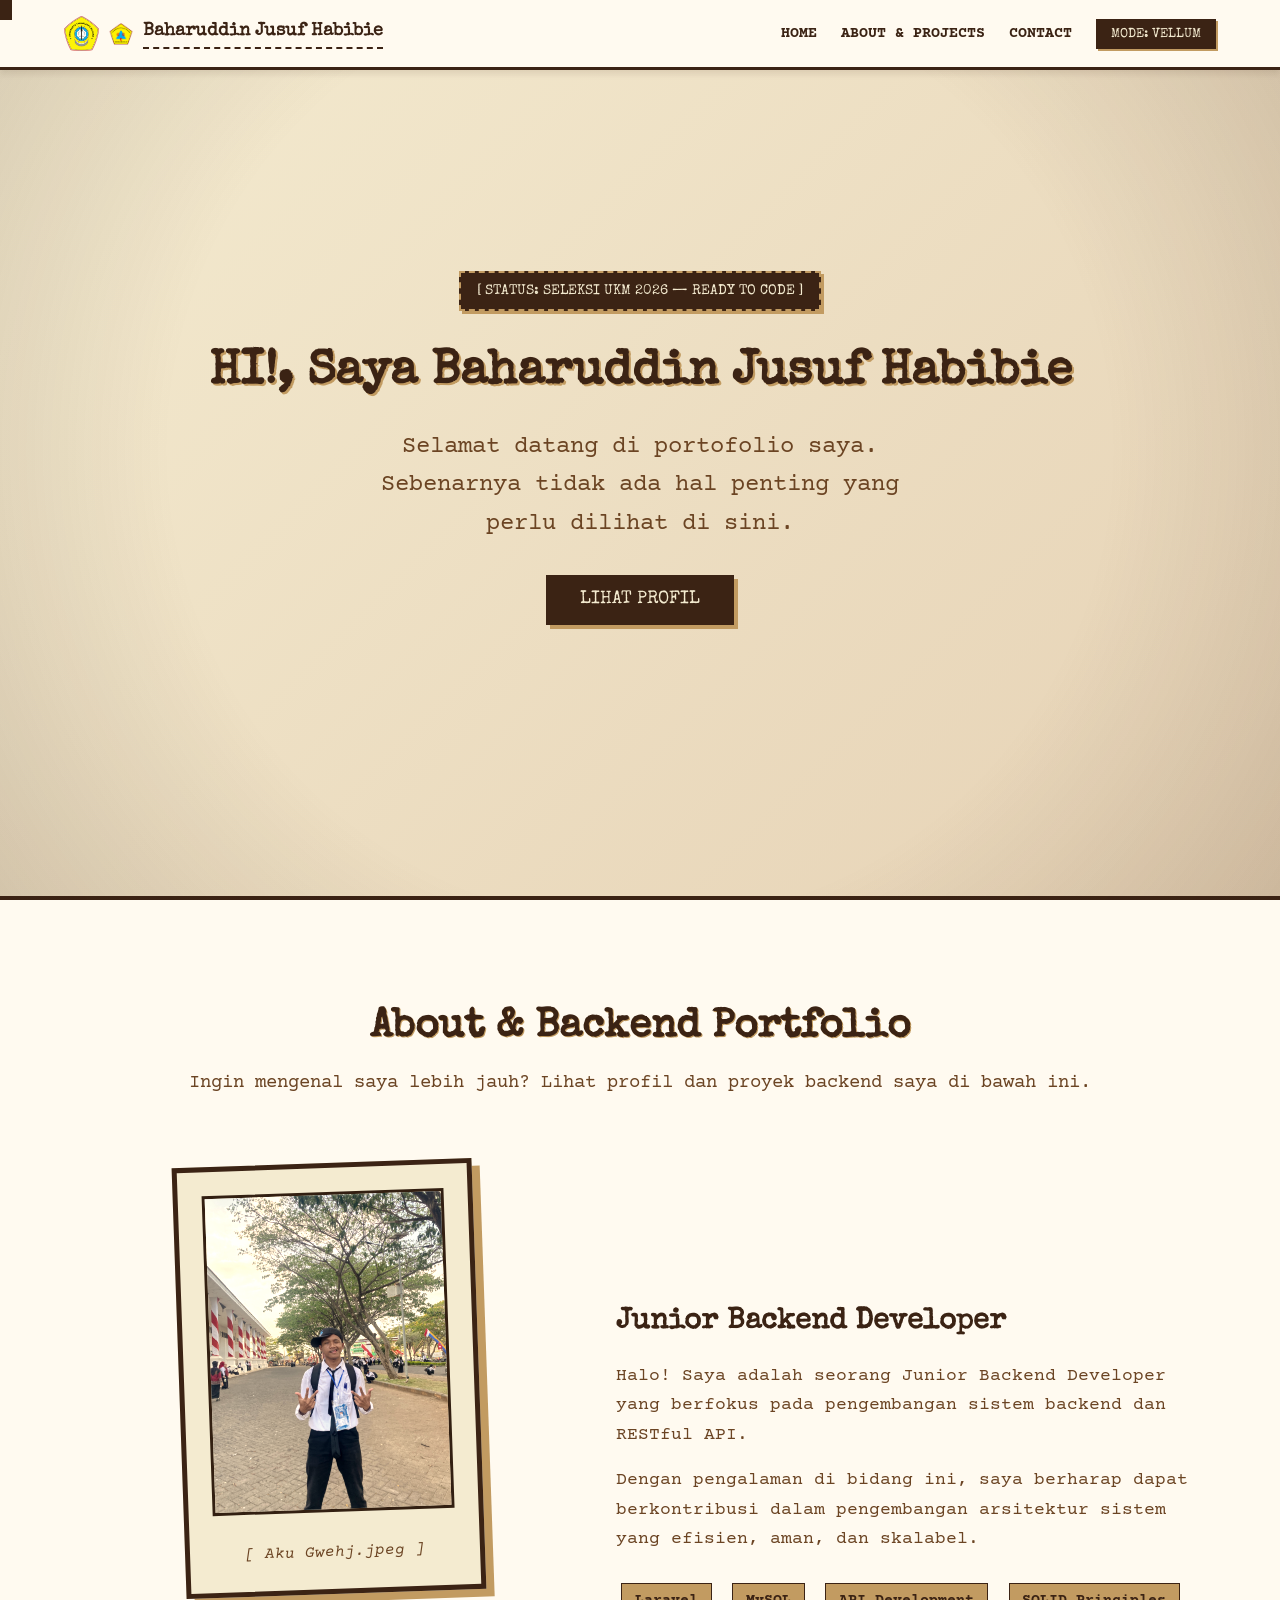
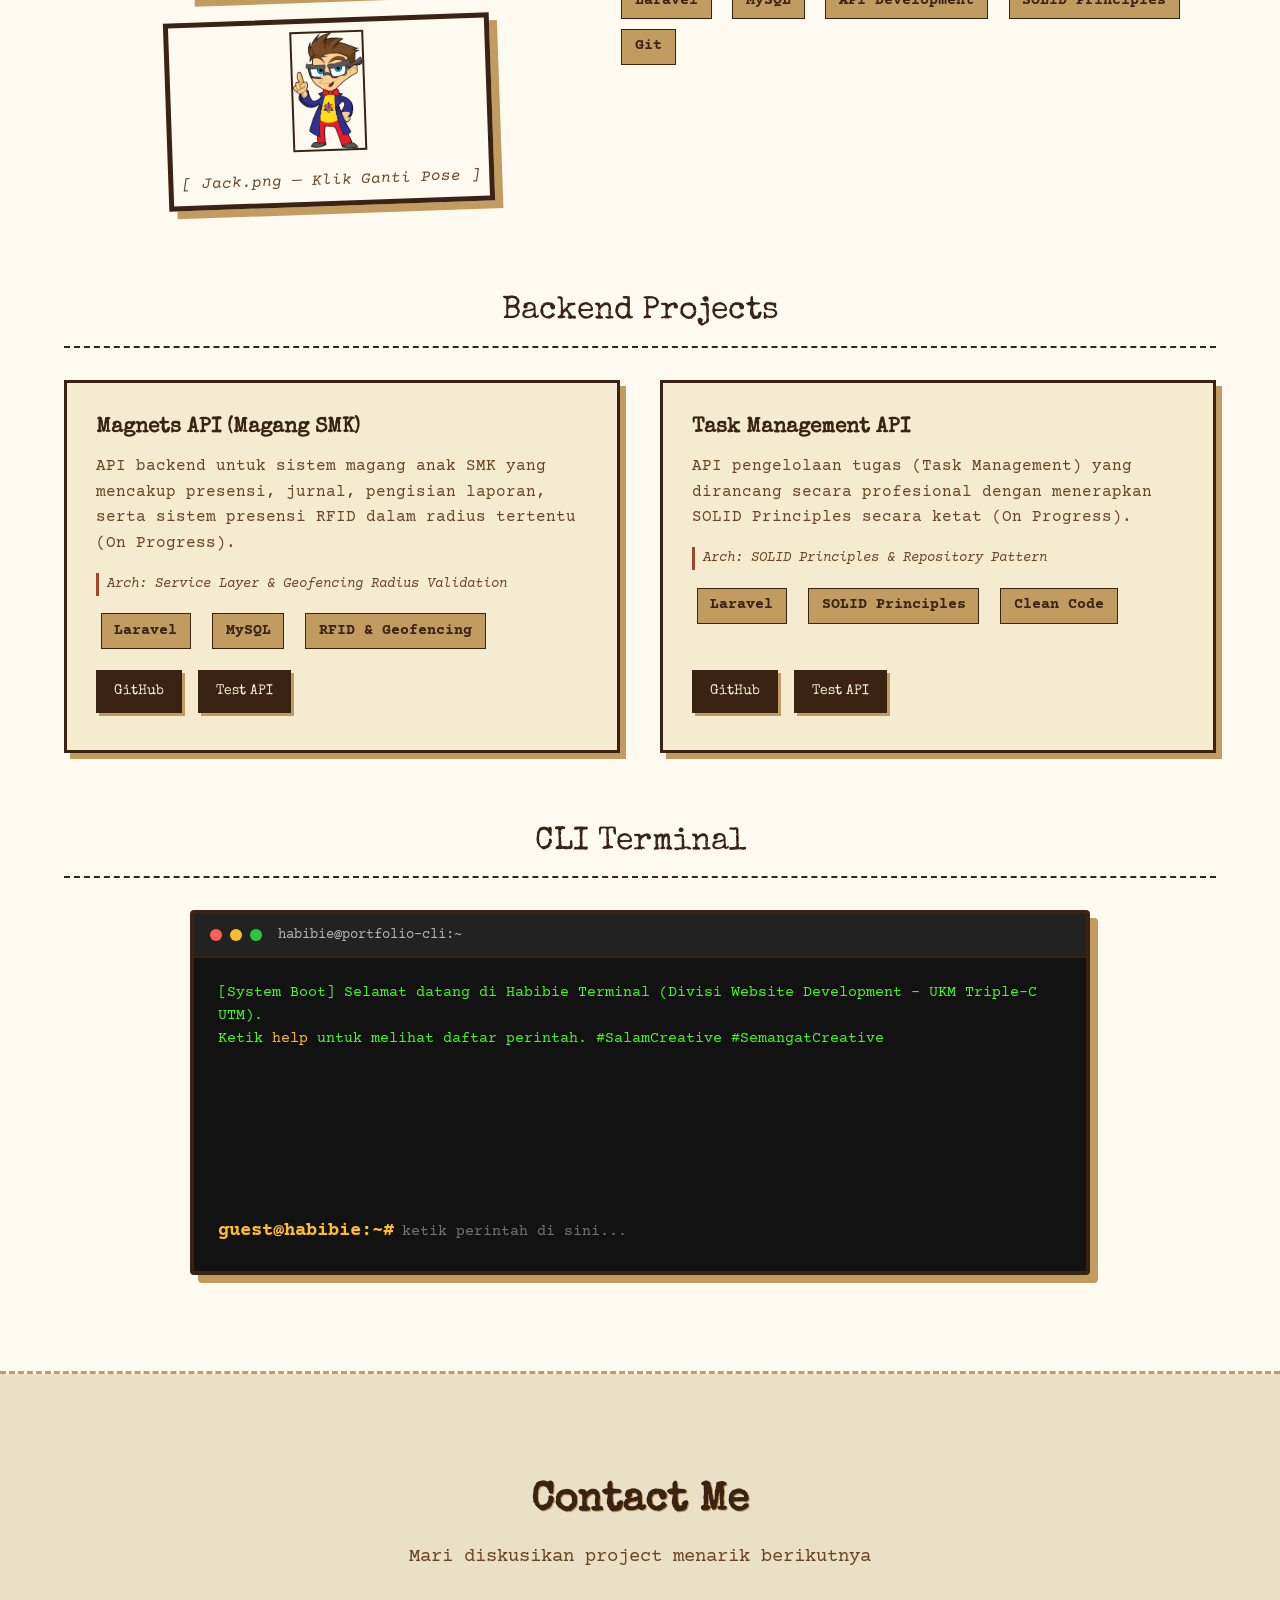
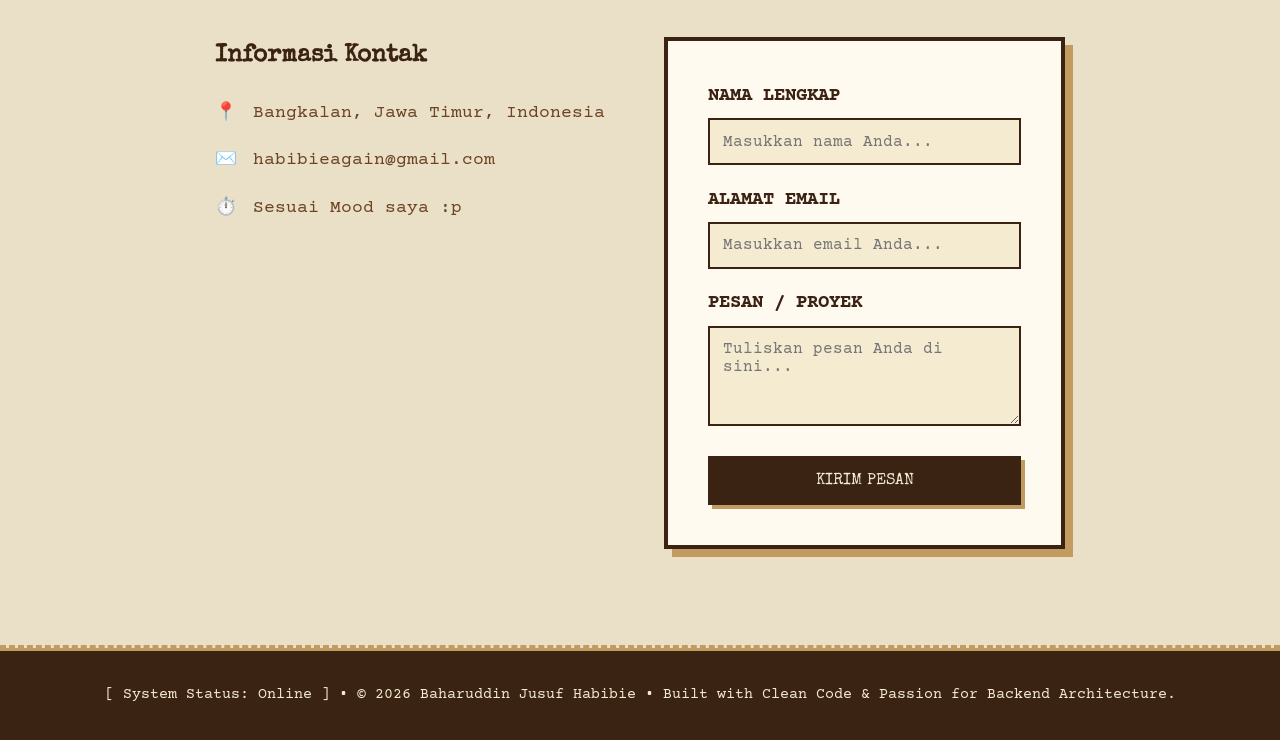
==== commit 0a609691: "final" ====
--- a/index.html
+++ b/index.html
@@ -12,7 +12,11 @@
 <body>
     <!-- Navbar -->
     <nav>
-        <a href="#" class="logo">Baharuddin Jusuf Habibie</a>
+        <a href="#" class="logo" style="display: flex; align-items: center; gap: 8px; text-decoration: none;">
+            <img src="assets/tripleC/Salinan 001_UNIVERSITAS TRUNODJOYO MADURA.png" alt="UTM Logo" style="height: 35px; width: auto; object-fit: contain;">
+            <img src="assets/tripleC/Salinan TRIPLE-C.png" alt="Triple-C Logo" style="height: 35px; width: auto; object-fit: contain;">
+            <span class="logo-text">Baharuddin Jusuf Habibie</span>
+        </a>
         <button class="menu-toggle" onclick="toggleMobileMenu()">☰ MENU</button>
         <ul class="nav-links" id="navLinks">
             <li><a href="#home" onclick="closeMobileMenu()">HOME</a></li>
--- a/style.css
+++ b/style.css
@@ -83,10 +83,13 @@
 }
 
 .logo {
-    font-size: 1.3rem;
+    font-size: 1.1rem;
     color: var(--brown-dark);
     text-decoration: none;
     font-weight: bold;
+}
+
+.logo-text {
     border-bottom: 2px dashed var(--brown-dark);
 }
 
@@ -673,6 +676,9 @@
 
 body.hacker-mode .logo {
     color: #00ff66;
+}
+
+body.hacker-mode .logo-text {
     border-bottom: 2px dashed #00ff66;
 }
 
@@ -764,6 +770,15 @@
 
 /* Responsive */
 @media (max-width: 768px) {
+    .logo {
+        gap: 4px;
+    }
+    .logo img {
+        height: 26px !important;
+    }
+    .logo-text {
+        font-size: 0.8rem;
+    }
     .menu-toggle {
         display: block;
     }
